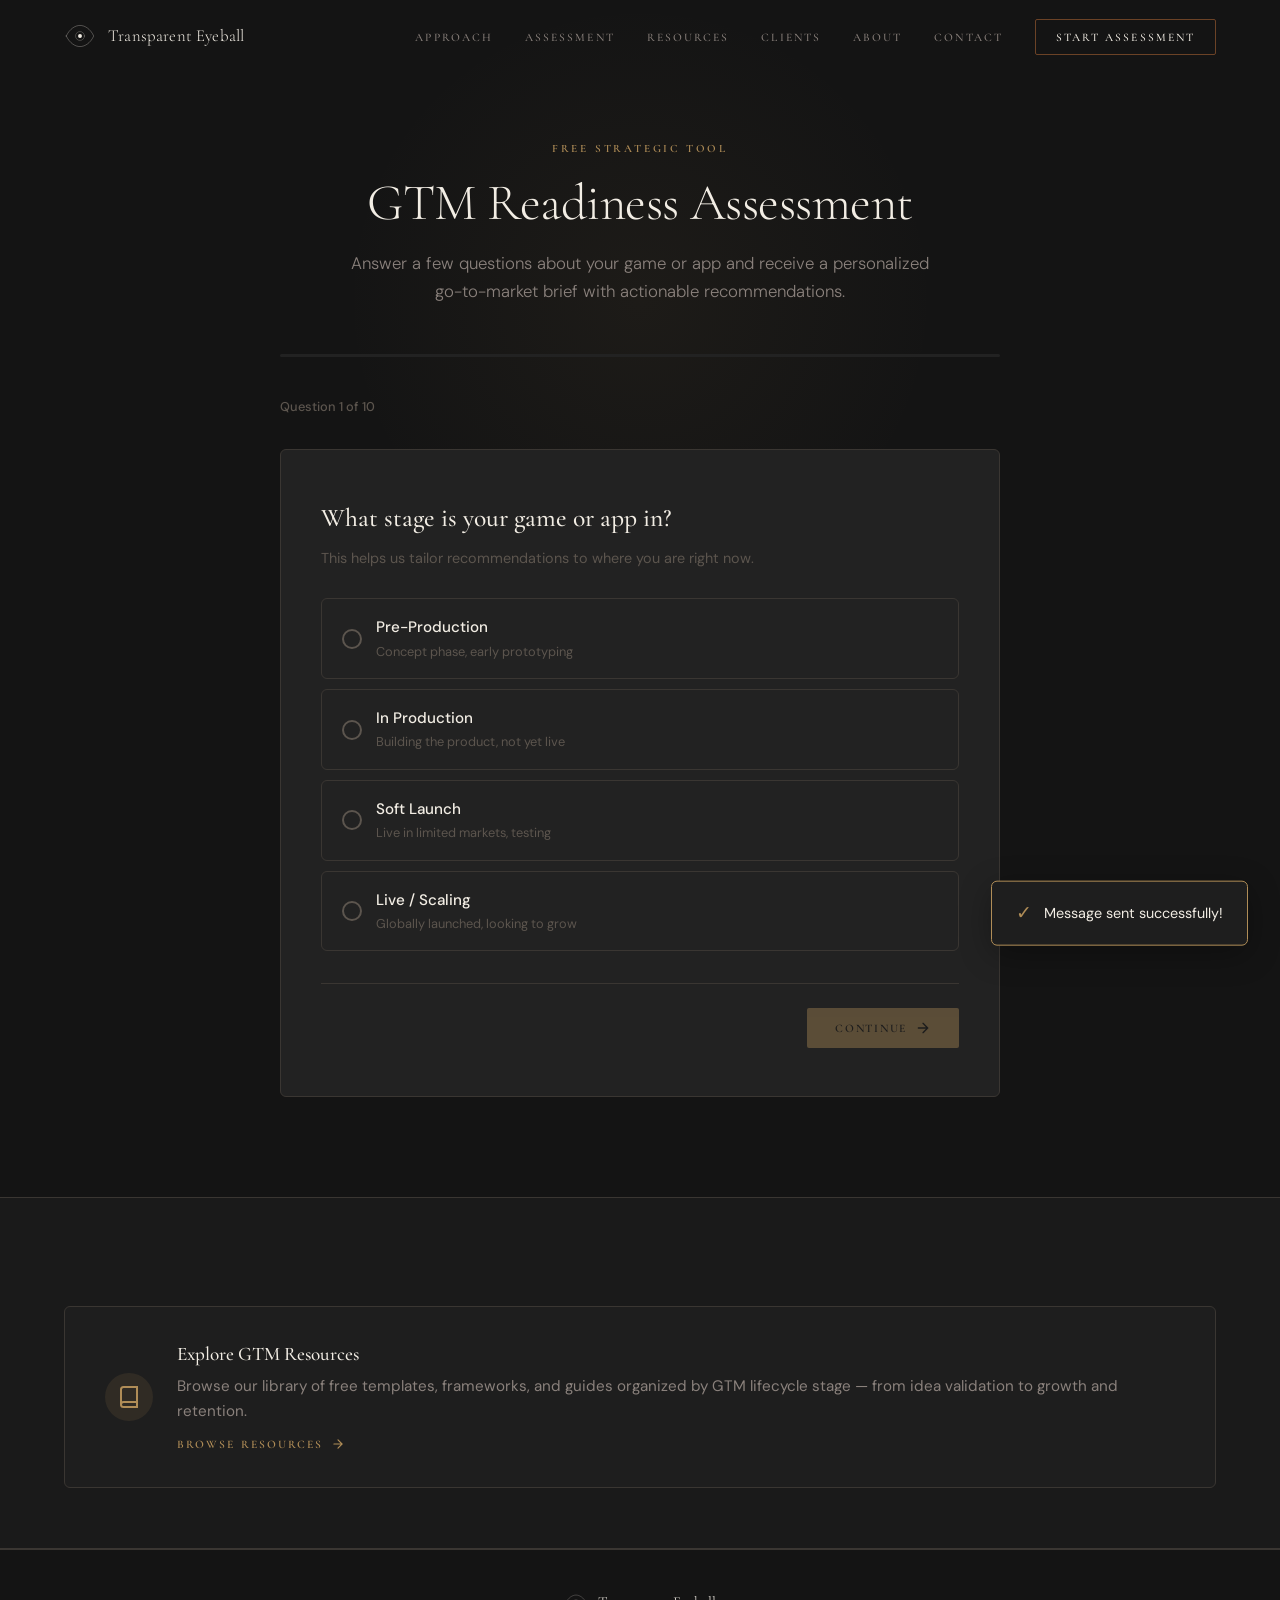
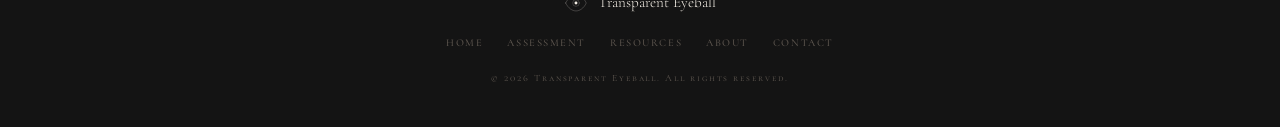
==== assessment/index.html @ 1210f3a0 "Decompose monolithic site into multi-page architecture with GTM lifecycle taxonomy - Extract CSS, JS" ====
<!DOCTYPE html>
<html lang="en">
<head>
<meta charset="UTF-8">
<meta name="viewport" content="width=device-width, initial-scale=1.0">
<title>GTM Readiness Assessment — Transparent Eyeball</title>
<meta name="description" content="Take the free GTM Readiness Assessment for games and apps. Answer 10 questions and get a personalized go-to-market brief with benchmarks, roadmap, and recommendations.">
<link rel="canonical" href="https://www.transparenteyeball.fi/assessment/">

<!-- Open Graph -->
<meta property="og:title" content="GTM Readiness Assessment — How Ready Is Your Game for Market?">
<meta property="og:description" content="Free 10-question assessment. Get a personalized go-to-market brief with benchmarks, roadmap, and actionable recommendations for your game or app.">
<meta property="og:url" content="https://www.transparenteyeball.fi/assessment/">
<meta property="og:type" content="website">
<meta property="og:site_name" content="Transparent Eyeball">

<!-- Twitter Card -->
<meta name="twitter:card" content="summary">
<meta name="twitter:title" content="GTM Readiness Assessment — How Ready Is Your Game for Market?">
<meta name="twitter:description" content="Free 10-question assessment. Get a personalized go-to-market brief with benchmarks, roadmap, and actionable recommendations.">

<!-- Fonts -->
<link rel="preconnect" href="https://fonts.googleapis.com">
<link rel="preconnect" href="https://fonts.gstatic.com" crossorigin>
<link href="https://fonts.googleapis.com/css2?family=Cormorant+Garamond:ital,wght@0,300;0,400;0,500;1,300;1,400&family=Cormorant+SC:wght@400;500;600&family=DM+Sans:opsz,wght@9..40,300;9..40,400;9..40,500&family=JetBrains+Mono:wght@300;400&display=swap" rel="stylesheet">

<!-- Styles -->
<link rel="stylesheet" href="../styles.css">

<!-- Google Analytics -->
<script async src="https://www.googletagmanager.com/gtag/js?id=G-5J9WYGREJ5"></script>
<script>
  window.dataLayer = window.dataLayer || [];
  function gtag(){dataLayer.push(arguments);}
  gtag('js', new Date());
  gtag('config', 'G-5J9WYGREJ5');
</script>

<!-- JSON-LD Structured Data -->
<script type="application/ld+json">
{
  "@context": "https://schema.org",
  "@type": "WebApplication",
  "name": "GTM Readiness Assessment",
  "description": "Free 10-question assessment that generates a personalized go-to-market brief for games and apps, including benchmarks, roadmap, and strategic recommendations.",
  "url": "https://www.transparenteyeball.fi/assessment/",
  "applicationCategory": "BusinessApplication",
  "operatingSystem": "Web",
  "offers": {
    "@type": "Offer",
    "price": "0",
    "priceCurrency": "EUR"
  },
  "provider": {
    "@type": "Organization",
    "name": "Transparent Eyeball",
    "url": "https://www.transparenteyeball.fi"
  }
}
</script>
</head>
<body>

<!-- ===== NAVIGATION ===== -->
<nav id="navbar">
  <div class="container">
    <a href="/" class="nav-logo">
      <img src="../logo-eye.svg" alt="Transparent Eyeball" style="width:32px;height:32px;">
      <span>Transparent Eyeball</span>
    </a>
    <ul class="nav-links">
      <li><a href="/#approach">Approach</a></li>
      <li><a href="/assessment/">Assessment</a></li>
      <li><a href="/resources/">Resources</a></li>
      <li><a href="/#clients">Clients</a></li>
      <li><a href="/#about">About</a></li>
      <li><a href="/#contact">Contact</a></li>
      <li><a href="/assessment/" class="nav-cta">Start Assessment</a></li>
    </ul>
    <button class="mobile-menu-btn" onclick="toggleMobileNav()" aria-label="Menu">
      <span></span><span></span><span></span>
    </button>
  </div>
</nav>

<!-- Mobile Nav -->
<div class="mobile-nav" id="mobileNav">
  <button class="mobile-nav-close" onclick="toggleMobileNav()">&times;</button>
  <a href="/#approach" onclick="toggleMobileNav()">Approach</a>
  <a href="/assessment/" onclick="toggleMobileNav()">Assessment</a>
  <a href="/resources/" onclick="toggleMobileNav()">Resources</a>
  <a href="/#clients" onclick="toggleMobileNav()">Clients</a>
  <a href="/#about" onclick="toggleMobileNav()">About</a>
  <a href="/#contact" onclick="toggleMobileNav()">Contact</a>
  <a href="/assessment/" class="nav-cta" onclick="toggleMobileNav()" style="margin-top:16px;">Start Assessment</a>
</div>

<!-- ===== GTM READINESS ASSESSMENT ===== -->
<section class="assessment" id="assessment" style="padding-top: 140px;">
  <div class="container">
    <div class="assessment-header fade-in">
      <p class="section-label">Free Strategic Tool</p>
      <h2 class="section-title">GTM Readiness Assessment</h2>
      <p class="section-subtitle">Answer a few questions about your game or app and receive a personalized go-to-market brief with actionable recommendations.</p>
    </div>

    <!-- Assessment Form -->
    <div class="assessment-container" id="assessmentForm">
      <div class="progress-bar">
        <div class="progress-fill" id="progressFill"></div>
      </div>
      <div class="step-indicator">
        <span class="step-count" id="stepCount">Question 1 of 10</span>
      </div>
      <div class="assessment-card" id="assessmentCard">
        <!-- Steps rendered by assessment.js -->
      </div>
    </div>

    <!-- Results (hidden initially) -->
    <div class="results-container" id="resultsContainer">
      <!-- Populated by assessment.js -->
    </div>
  </div>
</section>

<!-- ===== CTA TO RESOURCES ===== -->
<section class="approach" id="explore-more" style="padding: 60px 0;">
  <div class="container">
    <div class="integrated-callout fade-in">
      <div class="integrated-callout-icon">
        <svg width="24" height="24" viewBox="0 0 24 24" fill="none" stroke="currentColor" stroke-width="2" stroke-linecap="round"><path d="M4 19.5A2.5 2.5 0 0 1 6.5 17H20"/><path d="M6.5 2H20v20H6.5A2.5 2.5 0 0 1 4 19.5v-15A2.5 2.5 0 0 1 6.5 2z"/></svg>
      </div>
      <div>
        <h3>Explore GTM Resources</h3>
        <p>Browse our library of free templates, frameworks, and guides organized by GTM lifecycle stage &mdash; from idea validation to growth and retention.</p>
        <a href="/resources/" style="display:inline-flex;align-items:center;gap:8px;margin-top:12px;font-family:var(--font-label);font-size:0.72rem;font-weight:600;letter-spacing:0.18em;text-transform:uppercase;color:var(--accent);transition:color 0.2s;">
          Browse Resources
          <svg width="14" height="14" viewBox="0 0 24 24" fill="none" stroke="currentColor" stroke-width="2" stroke-linecap="round"><path d="M5 12h14M12 5l7 7-7 7"/></svg>
        </a>
      </div>
    </div>
  </div>
</section>

<!-- ===== FOOTER ===== -->
<footer>
  <div class="container">
    <div class="footer-content">
      <div class="footer-logo">
        <img src="../logo-eye.svg" alt="Transparent Eyeball" style="width:24px;height:24px;">
        <span>Transparent Eyeball</span>
      </div>
      <div class="footer-links">
        <a href="/">Home</a>
        <a href="/assessment/">Assessment</a>
        <a href="/resources/">Resources</a>
        <a href="/#about">About</a>
        <a href="/#contact">Contact</a>
      </div>
      <p class="footer-copy">&copy; 2026 Transparent Eyeball. All rights reserved.</p>
    </div>
  </div>
</footer>

<!-- Toast -->
<div class="toast" id="toast">
  <span class="toast-icon">&#10003;</span>
  <span class="toast-text" id="toastText">Message sent successfully!</span>
</div>

<!-- Scripts -->
<script src="../scripts/main.js"></script>
<script src="../scripts/assessment.js"></script>
<script>
  // Initialize assessment
  renderStep(0);

  // Check for shared results URL parameters
  checkForSharedResults();
</script>
</body>
</html>
---- styles.css ----
/* ===== RESET & BASE ===== */
*, *::before, *::after { margin: 0; padding: 0; box-sizing: border-box; }

:root {
  --bg-primary: #141414;
  --bg-secondary: #1a1a1a;
  --bg-tertiary: #222222;
  --bg-card: #1e1e1e;
  --text-primary: #f2ede4;
  --text-secondary: #8a817c;
  --text-muted: #5c554e;
  --accent: #b08d57;
  --accent-dim: rgba(176, 141, 87, 0.12);
  --accent-glow: rgba(176, 141, 87, 0.06);
  --border: #3a3632;
  --border-hover: rgba(176, 141, 87, 0.25);
  --umber: #6b4226;
  --walnut: #3d2b1f;
  --font-display: 'Cormorant Garamond', serif;
  --font-label: 'Cormorant SC', serif;
  --font-body: 'DM Sans', sans-serif;
  --font-mono: 'JetBrains Mono', monospace;
  --ease-out: cubic-bezier(0.16, 1, 0.3, 1);
  --ease-in-out: cubic-bezier(0.65, 0, 0.35, 1);
}

html {
  scroll-behavior: smooth;
  font-size: 16px;
  -webkit-font-smoothing: antialiased;
  -moz-osx-font-smoothing: grayscale;
}

body {
  font-family: var(--font-body);
  background: var(--bg-primary);
  color: var(--text-primary);
  line-height: 1.6;
  overflow-x: hidden;
}

a { color: inherit; text-decoration: none; }
img { max-width: 100%; display: block; }
button { cursor: pointer; font-family: inherit; border: none; background: none; }
input, textarea, select { font-family: inherit; }

.container {
  max-width: 1200px;
  margin: 0 auto;
  padding: 0 24px;
}

/* ===== NAVIGATION ===== */
nav {
  position: fixed;
  top: 0;
  left: 0;
  right: 0;
  z-index: 1000;
  padding: 20px 0;
  transition: all 0.4s var(--ease-out);
  background: transparent;
}

nav.scrolled {
  background: rgba(14, 12, 10, 0.92);
  backdrop-filter: blur(20px);
  -webkit-backdrop-filter: blur(20px);
  padding: 12px 0;
  border-bottom: 1px solid var(--border);
}

nav .container {
  display: flex;
  justify-content: space-between;
  align-items: center;
}

.nav-logo {
  display: flex;
  align-items: center;
  gap: 12px;
}

.nav-logo svg, .nav-logo img {
  width: 32px;
  height: 32px;
}

.nav-logo span {
  font-family: var(--font-display);
  font-weight: 300;
  font-size: 1.05rem;
  letter-spacing: 0.01em;
}

.nav-links {
  display: flex;
  align-items: center;
  gap: 32px;
  list-style: none;
}

.nav-links a {
  font-family: var(--font-label);
  font-size: 0.72rem;
  font-weight: 500;
  letter-spacing: 0.18em;
  text-transform: uppercase;
  color: var(--text-secondary);
  transition: color 0.2s;
}

.nav-links a:hover { color: var(--accent); }

.nav-cta {
  background: transparent !important;
  color: var(--text-primary) !important;
  border: 1px solid var(--umber) !important;
  padding: 10px 20px;
  border-radius: 2px;
  font-family: var(--font-label);
  font-weight: 600;
  font-size: 0.72rem;
  letter-spacing: 0.18em;
  text-transform: uppercase;
  transition: all 0.2s;
}

.nav-cta:hover {
  background: var(--umber) !important;
  border-color: var(--umber) !important;
}

.mobile-menu-btn {
  display: none;
  flex-direction: column;
  gap: 5px;
  padding: 4px;
}

.mobile-menu-btn span {
  display: block;
  width: 24px;
  height: 2px;
  background: var(--text-primary);
  transition: all 0.3s;
}

.mobile-nav {
  display: none;
  position: fixed;
  top: 0;
  left: 0;
  right: 0;
  bottom: 0;
  background: rgba(14, 12, 10, 0.98);
  backdrop-filter: blur(20px);
  z-index: 999;
  flex-direction: column;
  justify-content: center;
  align-items: center;
  gap: 32px;
}

.mobile-nav.active { display: flex; }

.mobile-nav a {
  font-family: var(--font-display);
  font-size: 1.8rem;
  font-weight: 300;
  color: var(--text-secondary);
  transition: color 0.2s;
}

.mobile-nav a:hover { color: var(--text-primary); }

.mobile-nav-close {
  position: absolute;
  top: 24px;
  right: 24px;
  color: var(--text-primary);
  font-size: 1.5rem;
  background: none;
  border: none;
}

/* ===== HERO ===== */
.hero {
  min-height: 100vh;
  display: flex;
  flex-direction: column;
  justify-content: center;
  align-items: center;
  text-align: center;
  padding: 120px 24px 80px;
  position: relative;
  overflow: hidden;
}

.hero::before {
  content: '';
  position: absolute;
  top: -40%;
  left: 50%;
  transform: translateX(-50%);
  width: 800px;
  height: 800px;
  background: radial-gradient(circle, var(--accent-glow) 0%, transparent 70%);
  pointer-events: none;
}

.hero-logo {
  margin-bottom: 40px;
  opacity: 0;
  animation: fadeUp 0.8s var(--ease-out) 0.2s forwards;
}

.hero-logo svg, .hero-logo img {
  width: 240px;
  height: 240px;
}

.hero h1 {
  font-family: var(--font-display);
  font-size: clamp(2.8rem, 7vw, 5rem);
  font-weight: 300;
  letter-spacing: -0.015em;
  line-height: 1.08;
  margin-bottom: 12px;
  opacity: 0;
  animation: fadeUp 0.8s var(--ease-out) 0.35s forwards;
}

.hero-tagline {
  font-family: var(--font-display);
  font-style: italic;
  font-size: clamp(1rem, 2vw, 1.3rem);
  color: var(--text-secondary);
  font-weight: 300;
  margin-bottom: 24px;
  letter-spacing: 0.01em;
  opacity: 0;
  animation: fadeUp 0.8s var(--ease-out) 0.5s forwards;
}

.hero-description {
  max-width: 620px;
  color: var(--text-secondary);
  font-size: 1.125rem;
  line-height: 1.7;
  margin-bottom: 40px;
  opacity: 0;
  animation: fadeUp 0.8s var(--ease-out) 0.65s forwards;
}

.hero-cta {
  display: inline-flex;
  align-items: center;
  gap: 10px;
  background: transparent;
  color: var(--text-primary);
  border: 1px solid var(--umber);
  padding: 16px 36px;
  border-radius: 2px;
  font-family: var(--font-label);
  font-weight: 600;
  font-size: 0.72rem;
  letter-spacing: 0.22em;
  text-transform: uppercase;
  transition: all 0.3s var(--ease-out);
  opacity: 0;
  animation: fadeUp 0.8s var(--ease-out) 0.8s forwards;
}

.hero-cta:hover {
  background: var(--umber);
  border-color: var(--umber);
}

.hero-cta svg {
  width: 18px;
  height: 18px;
  transition: transform 0.3s;
}

.hero-cta:hover svg {
  transform: translateX(3px);
}

/* ===== SECTION COMMON ===== */
section {
  padding: 100px 0;
}

.section-label {
  font-family: var(--font-label);
  font-size: 0.7rem;
  font-weight: 600;
  letter-spacing: 0.25em;
  text-transform: uppercase;
  color: var(--accent);
  margin-bottom: 16px;
}

.section-title {
  font-family: var(--font-display);
  font-size: clamp(2rem, 4vw, 3.2rem);
  font-weight: 300;
  letter-spacing: -0.01em;
  line-height: 1.15;
  margin-bottom: 16px;
}

.section-subtitle {
  color: var(--text-secondary);
  font-size: 1.05rem;
  font-weight: 300;
  line-height: 1.7;
  max-width: 600px;
}

/* ===== APPROACH SECTION ===== */
.approach {
  background: var(--bg-secondary);
  border-top: 1px solid var(--border);
  border-bottom: 1px solid var(--border);
}

.approach-header {
  text-align: center;
  margin-bottom: 64px;
}

.approach-header .section-subtitle {
  margin: 0 auto;
}

.continuum {
  position: relative;
  margin-bottom: 64px;
}

.continuum-line {
  display: flex;
  align-items: center;
  justify-content: space-between;
  position: relative;
  padding: 0 20px;
}

.continuum-line::before {
  content: '';
  position: absolute;
  top: 50%;
  left: 40px;
  right: 40px;
  height: 2px;
  background: linear-gradient(90deg, var(--accent), var(--accent-dim));
  transform: translateY(-50%);
}

.continuum-node {
  position: relative;
  z-index: 1;
  display: flex;
  flex-direction: column;
  align-items: center;
  gap: 12px;
}

.continuum-dot {
  width: 16px;
  height: 16px;
  border-radius: 50%;
  background: var(--accent);
  border: 3px solid var(--bg-secondary);
  box-shadow: 0 0 20px rgba(176, 141, 87, 0.25);
}

.continuum-label {
  font-family: var(--font-label);
  font-size: 0.65rem;
  font-weight: 500;
  letter-spacing: 0.15em;
  text-transform: uppercase;
  text-align: center;
  white-space: nowrap;
  color: var(--text-primary);
}

.capabilities-grid {
  display: grid;
  grid-template-columns: repeat(5, 1fr);
  gap: 16px;
}

.capability-card {
  background: var(--bg-tertiary);
  border: 1px solid var(--border);
  border-radius: 6px;
  padding: 28px 20px;
  transition: all 0.3s var(--ease-out);
  position: relative;
  overflow: hidden;
}

.capability-card::before {
  content: '';
  position: absolute;
  top: 0;
  left: 0;
  right: 0;
  height: 2px;
  background: var(--accent);
  opacity: 0;
  transition: opacity 0.3s;
}

.capability-card:hover {
  border-color: var(--border-hover);
  transform: translateY(-4px);
}

.capability-card:hover::before { opacity: 1; }

.capability-icon {
  width: 40px;
  height: 40px;
  border-radius: 4px;
  background: var(--accent-dim);
  display: flex;
  align-items: center;
  justify-content: center;
  margin-bottom: 16px;
  color: var(--accent);
}

.capability-card h3 {
  font-family: var(--font-display);
  font-size: 1.15rem;
  font-weight: 500;
  margin-bottom: 8px;
  letter-spacing: 0;
}

.capability-card p {
  font-size: 0.85rem;
  color: var(--text-secondary);
  line-height: 1.6;
}

.integrated-callout {
  margin-top: 48px;
  background: var(--bg-card);
  border: 1px solid var(--border);
  border-radius: 6px;
  padding: 32px 40px;
  display: flex;
  align-items: center;
  gap: 24px;
}

.integrated-callout-icon {
  flex-shrink: 0;
  width: 48px;
  height: 48px;
  border-radius: 50%;
  background: var(--accent-dim);
  display: flex;
  align-items: center;
  justify-content: center;
  color: var(--accent);
}

.integrated-callout h3 {
  font-family: var(--font-display);
  font-size: 1.2rem;
  font-weight: 500;
  margin-bottom: 4px;
}

.integrated-callout p {
  color: var(--text-secondary);
  font-size: 0.95rem;
}

/* ===== ASSESSMENT SECTION ===== */
.assessment {
  position: relative;
}

.assessment::before {
  content: '';
  position: absolute;
  top: 0;
  left: 50%;
  transform: translateX(-50%);
  width: 600px;
  height: 600px;
  background: radial-gradient(circle, var(--accent-glow) 0%, transparent 70%);
  pointer-events: none;
}

.assessment-header {
  text-align: center;
  margin-bottom: 48px;
  position: relative;
}

.assessment-header .section-subtitle {
  margin: 0 auto;
}

.assessment-container {
  max-width: 720px;
  margin: 0 auto;
  position: relative;
}

.progress-bar {
  height: 3px;
  background: var(--bg-tertiary);
  border-radius: 3px;
  margin-bottom: 40px;
  overflow: hidden;
}

.progress-fill {
  height: 100%;
  background: var(--accent);
  border-radius: 3px;
  transition: width 0.5s var(--ease-out);
  width: 0%;
}

.step-indicator {
  display: flex;
  align-items: center;
  gap: 8px;
  margin-bottom: 32px;
}

.step-count {
  font-size: 0.8rem;
  color: var(--text-muted);
  font-weight: 500;
}

.assessment-card {
  background: var(--bg-tertiary);
  border: 1px solid var(--border);
  border-radius: 6px;
  padding: 48px 40px;
  min-height: 400px;
  display: flex;
  flex-direction: column;
}

.assessment-question {
  font-family: var(--font-display);
  font-size: 1.6rem;
  font-weight: 500;
  margin-bottom: 8px;
  letter-spacing: 0;
}

.assessment-hint {
  color: var(--text-muted);
  font-size: 0.9rem;
  margin-bottom: 28px;
}

.options-grid {
  display: grid;
  gap: 10px;
  flex: 1;
}

.options-grid.two-col {
  grid-template-columns: 1fr 1fr;
}

.option-item {
  display: flex;
  align-items: center;
  gap: 14px;
  padding: 16px 20px;
  border: 1px solid var(--border);
  border-radius: 6px;
  cursor: pointer;
  transition: all 0.2s;
  user-select: none;
}

.option-item:hover {
  border-color: var(--border-hover);
  background: rgba(255, 255, 255, 0.02);
}

.option-item.selected {
  border-color: var(--accent);
  background: var(--accent-dim);
}

.option-item input {
  display: none;
}

.option-check {
  width: 20px;
  height: 20px;
  border-radius: 50%;
  border: 2px solid var(--text-muted);
  flex-shrink: 0;
  display: flex;
  align-items: center;
  justify-content: center;
  transition: all 0.2s;
}

.option-item.checkbox .option-check {
  border-radius: 4px;
}

.option-item.selected .option-check {
  border-color: var(--accent);
  background: var(--accent);
}

.option-check-inner {
  width: 8px;
  height: 8px;
  border-radius: 50%;
  background: var(--bg-primary);
  opacity: 0;
  transition: opacity 0.2s;
}

.option-item.checkbox .option-check-inner {
  border-radius: 1px;
  width: 10px;
  height: 10px;
  background: none;
}

.option-item.selected .option-check-inner {
  opacity: 1;
}

.option-text {
  display: flex;
  flex-direction: column;
}

.option-label {
  font-weight: 500;
  font-size: 0.95rem;
}

.option-desc {
  font-size: 0.8rem;
  color: var(--text-muted);
  margin-top: 2px;
}

.select-wrapper {
  position: relative;
}

.styled-select {
  width: 100%;
  padding: 16px 20px;
  border: 1px solid var(--border);
  border-radius: 6px;
  background: var(--bg-tertiary);
  color: var(--text-primary);
  font-size: 1rem;
  appearance: none;
  cursor: pointer;
  transition: all 0.2s;
}

.styled-select:focus {
  outline: none;
  border-color: var(--accent);
}

.select-wrapper::after {
  content: '';
  position: absolute;
  right: 20px;
  top: 50%;
  transform: translateY(-50%);
  width: 0;
  height: 0;
  border-left: 5px solid transparent;
  border-right: 5px solid transparent;
  border-top: 5px solid var(--text-muted);
  pointer-events: none;
}

.styled-textarea {
  width: 100%;
  padding: 16px 20px;
  border: 1px solid var(--border);
  border-radius: 6px;
  background: var(--bg-tertiary);
  color: var(--text-primary);
  font-size: 1rem;
  resize: vertical;
  min-height: 100px;
  transition: all 0.2s;
}

.styled-textarea:focus {
  outline: none;
  border-color: var(--accent);
}

.assessment-nav {
  display: flex;
  justify-content: space-between;
  align-items: center;
  margin-top: 32px;
  padding-top: 24px;
  border-top: 1px solid var(--border);
}

.btn-back {
  color: var(--text-muted);
  font-size: 0.9rem;
  font-weight: 500;
  display: flex;
  align-items: center;
  gap: 6px;
  transition: color 0.2s;
  padding: 10px 0;
}

.btn-back:hover { color: var(--text-primary); }

.btn-next {
  background: var(--accent);
  color: var(--bg-primary);
  padding: 12px 28px;
  border-radius: 2px;
  font-family: var(--font-label);
  font-weight: 600;
  font-size: 0.72rem;
  letter-spacing: 0.15em;
  text-transform: uppercase;
  display: flex;
  align-items: center;
  gap: 8px;
  transition: all 0.2s;
}

.btn-next:hover {
  opacity: 0.9;
}

.btn-next:disabled {
  opacity: 0.4;
  cursor: not-allowed;
  transform: none;
  box-shadow: none;
}

.btn-next svg, .btn-back svg {
  width: 16px;
  height: 16px;
}

/* ===== RESULTS ===== */
.results-container {
  max-width: 800px;
  margin: 0 auto;
  display: none;
}

.results-container.active { display: block; }

.results-header {
  text-align: center;
  margin-bottom: 48px;
}

.results-header h2 {
  font-family: var(--font-display);
  font-size: 2.2rem;
  font-weight: 300;
  margin-bottom: 8px;
}

.results-header p {
  color: var(--text-secondary);
}

.readiness-score {
  display: flex;
  align-items: center;
  justify-content: center;
  gap: 32px;
  margin-bottom: 48px;
  padding: 32px;
  background: var(--bg-card);
  border: 1px solid var(--border);
  border-radius: 6px;
}

.score-circle {
  width: 120px;
  height: 120px;
  position: relative;
}

.score-circle svg {
  width: 120px;
  height: 120px;
  transform: rotate(-90deg);
}

.score-circle-bg {
  fill: none;
  stroke: var(--bg-tertiary);
  stroke-width: 6;
}

.score-circle-fill {
  fill: none;
  stroke: var(--accent);
  stroke-width: 6;
  stroke-linecap: round;
  stroke-dasharray: 326.7;
  stroke-dashoffset: 326.7;
  transition: stroke-dashoffset 1.5s var(--ease-out);
}

.score-number {
  position: absolute;
  top: 50%;
  left: 50%;
  transform: translate(-50%, -50%);
  font-family: var(--font-display);
  font-size: 2rem;
  font-weight: 300;
}

.score-details h3 {
  font-family: var(--font-display);
  font-size: 1.35rem;
  font-weight: 500;
  margin-bottom: 4px;
}

.score-details p {
  color: var(--text-secondary);
  font-size: 0.95rem;
}

.results-section {
  margin-bottom: 32px;
}

.results-section-title {
  font-family: var(--font-display);
  font-size: 1.25rem;
  font-weight: 500;
  margin-bottom: 16px;
  display: flex;
  align-items: center;
  gap: 10px;
}

.results-section-title span {
  color: var(--accent);
}

.roadmap-list {
  list-style: none;
}

.roadmap-item {
  display: flex;
  gap: 16px;
  padding: 16px 20px;
  background: var(--bg-card);
  border: 1px solid var(--border);
  border-radius: 6px;
  margin-bottom: 10px;
}

.roadmap-phase {
  font-family: var(--font-label);
  font-weight: 500;
  font-size: 0.7rem;
  letter-spacing: 0.1em;
  color: var(--accent);
  white-space: nowrap;
  padding-top: 2px;
  min-width: 80px;
}

.roadmap-content h4 {
  font-weight: 600;
  font-size: 0.95rem;
  margin-bottom: 2px;
}

.roadmap-content p {
  font-size: 0.85rem;
  color: var(--text-secondary);
}

.roadmap-categories {
  display: flex;
  flex-wrap: wrap;
  gap: 6px;
  margin-top: 8px;
}

.category-badge {
  display: inline-block;
  font-family: var(--font-mono);
  font-size: 0.65rem;
  letter-spacing: 0.04em;
  padding: 3px 10px;
  border-radius: 3px;
  background: var(--accent-dim);
  color: var(--accent);
  border: 1px solid var(--border-hover);
  text-decoration: none;
  transition: background 0.2s, color 0.2s;
}

.category-badge:hover {
  background: var(--accent);
  color: var(--bg-primary);
}

.risk-item {
  display: flex;
  align-items: flex-start;
  gap: 12px;
  padding: 14px 20px;
  background: rgba(255, 80, 80, 0.05);
  border: 1px solid rgba(255, 80, 80, 0.1);
  border-radius: 6px;
  margin-bottom: 8px;
}

.risk-icon {
  color: #ff5050;
  font-size: 0.9rem;
  padding-top: 2px;
  flex-shrink: 0;
}

.risk-item p {
  font-size: 0.9rem;
  color: var(--text-secondary);
}

.benchmark-grid {
  display: grid;
  grid-template-columns: repeat(3, 1fr);
  gap: 12px;
}

.benchmark-item {
  padding: 20px;
  background: var(--bg-card);
  border: 1px solid var(--border);
  border-radius: 6px;
  text-align: center;
}

.benchmark-value {
  font-family: var(--font-display);
  font-size: 1.5rem;
  font-weight: 300;
  color: var(--accent);
  margin-bottom: 4px;
}

.benchmark-label {
  font-family: var(--font-label);
  font-size: 0.65rem;
  letter-spacing: 0.1em;
  color: var(--text-muted);
}

.package-card {
  padding: 28px;
  background: var(--bg-card);
  border: 2px solid var(--accent);
  border-radius: 6px;
  position: relative;
  overflow: hidden;
}

.package-card::before {
  content: 'RECOMMENDED';
  position: absolute;
  top: 16px;
  right: -32px;
  background: var(--accent);
  color: var(--bg-primary);
  font-size: 0.65rem;
  font-weight: 600;
  letter-spacing: 0.1em;
  padding: 4px 40px;
  transform: rotate(45deg);
}

.package-card h4 {
  font-family: var(--font-display);
  font-size: 1.3rem;
  font-weight: 500;
  margin-bottom: 8px;
}

.package-card p {
  color: var(--text-secondary);
  font-size: 0.9rem;
  margin-bottom: 16px;
}

.package-priorities {
  list-style: none;
  display: grid;
  gap: 6px;
}

.package-priorities li {
  display: flex;
  align-items: center;
  gap: 8px;
  font-size: 0.9rem;
  color: var(--text-secondary);
}

.package-priorities li::before {
  content: '';
  width: 6px;
  height: 6px;
  border-radius: 50%;
  background: var(--accent);
  flex-shrink: 0;
}

.next-steps-list {
  list-style: none;
  counter-reset: steps;
}

.next-step-item {
  counter-increment: steps;
  display: flex;
  align-items: flex-start;
  gap: 16px;
  padding: 16px 0;
  border-bottom: 1px solid var(--border);
}

.next-step-item:last-child { border-bottom: none; }

.next-step-num {
  font-family: var(--font-display);
  font-weight: 300;
  font-size: 1.5rem;
  color: var(--accent);
  min-width: 32px;
}

.next-step-item h4 {
  font-weight: 600;
  font-size: 0.95rem;
  margin-bottom: 2px;
}

.next-step-item p {
  font-size: 0.85rem;
  color: var(--text-secondary);
}

.results-actions {
  display: flex;
  gap: 16px;
  margin-top: 40px;
  justify-content: center;
  flex-wrap: wrap;
}

.btn-download {
  display: inline-flex;
  align-items: center;
  gap: 10px;
  background: var(--accent);
  color: var(--bg-primary);
  padding: 14px 28px;
  border-radius: 2px;
  font-family: var(--font-label);
  font-weight: 600;
  font-size: 0.72rem;
  letter-spacing: 0.15em;
  text-transform: uppercase;
  transition: all 0.2s;
}

.btn-download:hover {
  opacity: 0.9;
}

.btn-secondary {
  display: inline-flex;
  align-items: center;
  gap: 10px;
  background: transparent;
  color: var(--text-primary);
  padding: 14px 28px;
  border-radius: 2px;
  font-family: var(--font-label);
  font-weight: 600;
  font-size: 0.72rem;
  letter-spacing: 0.15em;
  text-transform: uppercase;
  border: 1px solid var(--border);
  transition: all 0.2s;
}

.btn-secondary:hover {
  border-color: var(--border-hover);
  background: rgba(255, 255, 255, 0.03);
}

/* ===== CLIENTS SECTION ===== */
.clients {
  background: var(--bg-secondary);
  border-top: 1px solid var(--border);
  border-bottom: 1px solid var(--border);
  padding: 80px 0;
}

.clients-header {
  text-align: center;
  margin-bottom: 48px;
}

.clients-logos {
  display: flex;
  justify-content: center;
  align-items: center;
  gap: 64px;
  flex-wrap: wrap;
}

.client-logo {
  display: flex;
  flex-direction: column;
  align-items: center;
  gap: 12px;
  opacity: 0.6;
  transition: opacity 0.3s;
}

.client-logo:hover { opacity: 1; }

.client-logo-img {
  height: 48px;
  display: flex;
  align-items: center;
  justify-content: center;
}

.client-logo-img svg {
  height: 48px;
  width: auto;
}

.client-logo span {
  font-size: 0.85rem;
  font-weight: 500;
  color: var(--text-muted);
  letter-spacing: 0.03em;
}

/* ===== ABOUT SECTION ===== */
.about-content {
  display: grid;
  grid-template-columns: 1fr 1.5fr;
  gap: 64px;
  align-items: start;
}

.about-image {
  position: relative;
}

.about-image-frame {
  aspect-ratio: 4/5;
  background: var(--bg-tertiary);
  border-radius: 6px;
  border: 1px solid var(--border);
  display: flex;
  align-items: center;
  justify-content: center;
  overflow: hidden;
  position: relative;
}

.about-image-frame img {
  position: relative;
  z-index: 0;
}

.about-image-frame::after {
  content: '';
  position: absolute;
  bottom: 0;
  left: 0;
  right: 0;
  height: 40%;
  background: linear-gradient(transparent, var(--bg-card));
  z-index: 1;
}

.about-initials {
  font-family: var(--font-display);
  font-size: 4rem;
  font-weight: 300;
  color: var(--accent);
  opacity: 0.3;
}

.about-text .section-label { margin-bottom: 12px; }

.about-text h2 {
  font-family: var(--font-display);
  font-size: 2.2rem;
  font-weight: 300;
  letter-spacing: -0.01em;
  margin-bottom: 6px;
}

.about-role {
  font-family: var(--font-label);
  color: var(--accent);
  font-weight: 500;
  font-size: 0.72rem;
  letter-spacing: 0.18em;
  text-transform: uppercase;
  margin-bottom: 24px;
}

.about-bio {
  color: var(--text-secondary);
  font-size: 1rem;
  line-height: 1.8;
}

.about-bio p {
  margin-bottom: 16px;
}

.about-stats {
  display: grid;
  grid-template-columns: repeat(3, 1fr);
  gap: 16px;
  margin-top: 32px;
}

.about-stat {
  padding: 20px;
  background: var(--bg-card);
  border: 1px solid var(--border);
  border-radius: 6px;
}

.about-stat-value {
  font-family: var(--font-display);
  font-size: 1.5rem;
  font-weight: 300;
  color: var(--accent);
  margin-bottom: 4px;
}

.about-stat-label {
  font-size: 0.8rem;
  color: var(--text-muted);
}

/* ===== CONTACT SECTION ===== */
.contact {
  background: var(--bg-secondary);
  border-top: 1px solid var(--border);
}

.contact-content {
  display: grid;
  grid-template-columns: 1fr 1fr;
  gap: 64px;
  align-items: start;
}

.contact-info h2 {
  font-family: var(--font-display);
  font-size: 2.5rem;
  font-weight: 300;
  letter-spacing: -0.01em;
  margin-bottom: 16px;
}

.contact-info p {
  color: var(--text-secondary);
  font-size: 1.05rem;
  line-height: 1.7;
  margin-bottom: 32px;
}

.contact-detail {
  display: flex;
  align-items: center;
  gap: 12px;
  padding: 12px 0;
  color: var(--text-secondary);
}

.contact-detail-icon {
  width: 40px;
  height: 40px;
  border-radius: 4px;
  background: var(--accent-dim);
  display: flex;
  align-items: center;
  justify-content: center;
  color: var(--accent);
  flex-shrink: 0;
}

.contact-form {
  background: var(--bg-card);
  border: 1px solid var(--border);
  border-radius: 6px;
  padding: 40px;
}

.form-group {
  margin-bottom: 20px;
}

.form-label {
  display: block;
  font-size: 0.85rem;
  font-weight: 500;
  margin-bottom: 8px;
  color: var(--text-secondary);
}

.form-input {
  width: 100%;
  padding: 14px 18px;
  border: 1px solid var(--border);
  border-radius: 4px;
  background: var(--bg-tertiary);
  color: var(--text-primary);
  font-size: 0.95rem;
  transition: all 0.2s;
}

.form-input:focus {
  outline: none;
  border-color: var(--accent);
}

.form-input::placeholder {
  color: var(--text-muted);
}

textarea.form-input {
  resize: vertical;
  min-height: 120px;
}

.form-submit {
  width: 100%;
  background: var(--accent);
  color: var(--bg-primary);
  padding: 14px;
  border-radius: 2px;
  font-family: var(--font-label);
  font-weight: 600;
  font-size: 0.72rem;
  letter-spacing: 0.18em;
  text-transform: uppercase;
  transition: all 0.2s;
  display: flex;
  align-items: center;
  justify-content: center;
  gap: 8px;
}

.form-submit:hover {
  opacity: 0.9;
}

/* ===== FOOTER ===== */
footer {
  padding: 40px 0;
  border-top: 1px solid var(--border);
}

.footer-content {
  display: flex;
  flex-direction: column;
  align-items: center;
  gap: 20px;
}

.footer-logo {
  display: flex;
  align-items: center;
  gap: 10px;
}

.footer-logo svg, .footer-logo img {
  width: 24px;
  height: 24px;
}

.footer-logo span {
  font-family: var(--font-display);
  font-weight: 300;
  font-size: 0.95rem;
}

.footer-links {
  display: flex;
  gap: 24px;
}

.footer-links a {
  font-family: var(--font-label);
  font-size: 0.65rem;
  font-weight: 500;
  letter-spacing: 0.15em;
  text-transform: uppercase;
  color: var(--text-muted);
  transition: color 0.2s;
}

.footer-links a:hover {
  color: var(--accent);
}

.footer-copy {
  font-family: var(--font-label);
  font-size: 0.6rem;
  letter-spacing: 0.2em;
  color: var(--text-muted);
}

/* ===== ANIMATIONS ===== */
@keyframes fadeUp {
  from {
    opacity: 0;
    transform: translateY(24px);
  }
  to {
    opacity: 1;
    transform: translateY(0);
  }
}

.fade-in {
  opacity: 0;
  transform: translateY(24px);
  transition: all 0.6s var(--ease-out);
}

.fade-in.visible {
  opacity: 1;
  transform: translateY(0);
}

.step-content {
  display: none;
  animation: slideIn 0.3s var(--ease-out);
}

.step-content.active { display: flex; flex-direction: column; flex: 1; }

@keyframes slideIn {
  from {
    opacity: 0;
    transform: translateX(20px);
  }
  to {
    opacity: 1;
    transform: translateX(0);
  }
}

/* ===== SHARE BUTTONS ===== */
.share-buttons {
  display: flex;
  gap: 12px;
  margin-top: 16px;
  justify-content: center;
}

.share-btn {
  display: inline-flex;
  align-items: center;
  gap: 8px;
  padding: 10px 20px;
  border-radius: 2px;
  font-family: var(--font-label);
  font-weight: 600;
  font-size: 0.65rem;
  letter-spacing: 0.12em;
  text-transform: uppercase;
  border: 1px solid var(--border);
  color: var(--text-secondary);
  transition: all 0.2s;
  background: transparent;
}

.share-btn:hover {
  border-color: var(--border-hover);
  color: var(--text-primary);
}

.share-btn svg {
  width: 14px;
  height: 14px;
}

/* ===== RESPONSIVE ===== */
@media (max-width: 1024px) {
  .capabilities-grid {
    grid-template-columns: repeat(3, 1fr);
  }

  .capabilities-grid .capability-card:nth-child(4),
  .capabilities-grid .capability-card:nth-child(5) {
    grid-column: span 1;
  }

  .about-content {
    grid-template-columns: 1fr;
    gap: 40px;
  }

  .about-image { max-width: 300px; }

  .contact-content {
    grid-template-columns: 1fr;
    gap: 40px;
  }
}

@media (max-width: 768px) {
  .nav-links { display: none; }
  .mobile-menu-btn { display: flex; }

  .hero { padding: 100px 24px 60px; }

  section { padding: 72px 0; }

  .capabilities-grid {
    grid-template-columns: 1fr;
  }

  .continuum-line { display: none; }

  .continuum {
    display: grid;
    grid-template-columns: repeat(5, 1fr);
    gap: 8px;
    text-align: center;
  }

  .continuum-node { gap: 6px; }

  .continuum-dot { width: 10px; height: 10px; }

  .continuum-label { font-size: 0.6rem; }

  .options-grid.two-col { grid-template-columns: 1fr; }

  .assessment-card { padding: 32px 24px; }

  .integrated-callout {
    flex-direction: column;
    text-align: center;
    padding: 28px 24px;
  }

  .benchmark-grid {
    grid-template-columns: 1fr;
  }

  .readiness-score {
    flex-direction: column;
    text-align: center;
  }

  .about-stats {
    grid-template-columns: 1fr;
  }

  .results-actions {
    flex-direction: column;
  }

  .results-actions .btn-download,
  .results-actions .btn-secondary {
    width: 100%;
    justify-content: center;
  }

  .footer-content {
    flex-direction: column;
    gap: 16px;
    text-align: center;
  }

  .footer-links {
    flex-wrap: wrap;
    justify-content: center;
    gap: 16px;
  }

  .share-buttons {
    flex-direction: column;
    align-items: center;
  }
}

@media (max-width: 480px) {
  .hero-logo svg, .hero-logo img { width: 72px; height: 72px; }

  .continuum {
    grid-template-columns: repeat(3, 1fr);
  }

  .clients-logos {
    gap: 40px;
  }
}

/* Toast notification */
.toast {
  position: fixed;
  bottom: 32px;
  right: 32px;
  background: var(--bg-card);
  border: 1px solid var(--accent);
  border-radius: 6px;
  padding: 16px 24px;
  display: flex;
  align-items: center;
  gap: 12px;
  z-index: 2000;
  transform: translateY(120%);
  transition: transform 0.4s var(--ease-out);
  box-shadow: 0 8px 32px rgba(0,0,0,0.3);
}

.toast.show { transform: translateY(0); }

.toast-icon { color: var(--accent); font-size: 1.2rem; }

.toast-text { font-size: 0.9rem; }
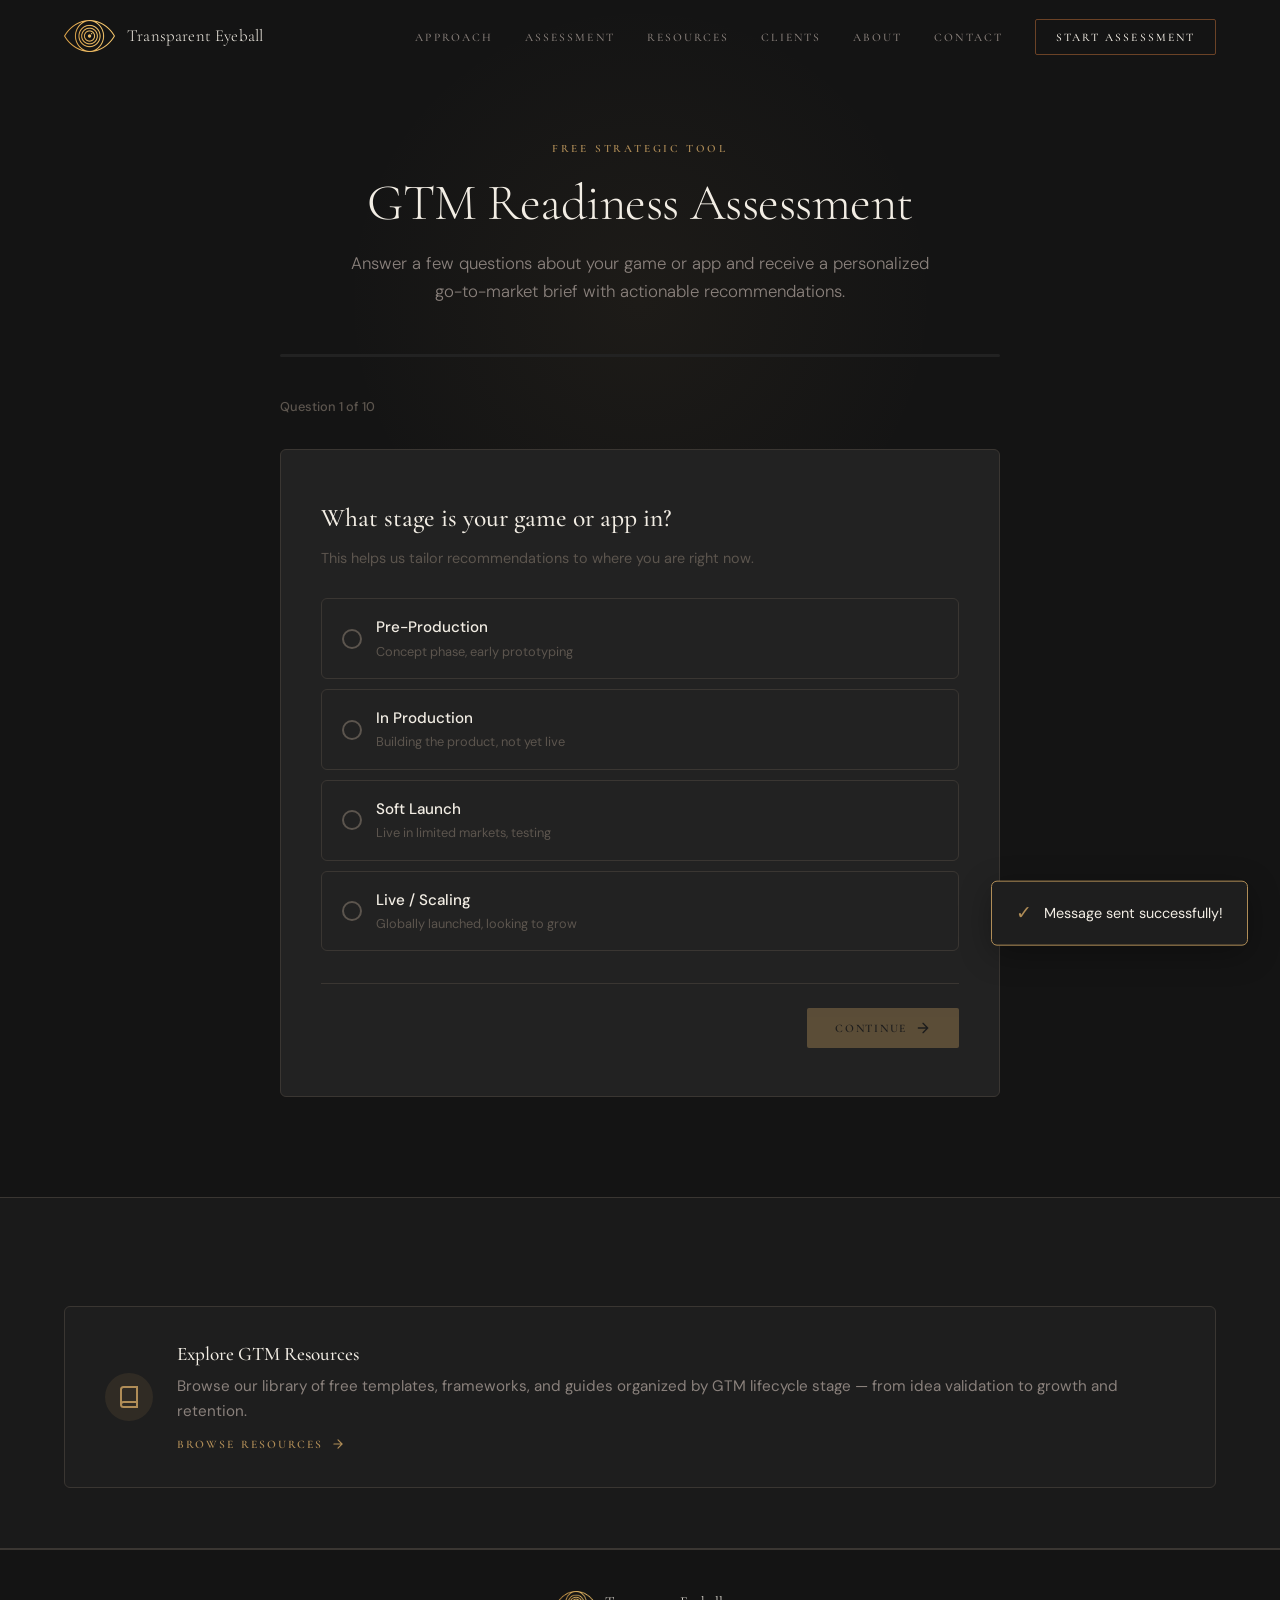
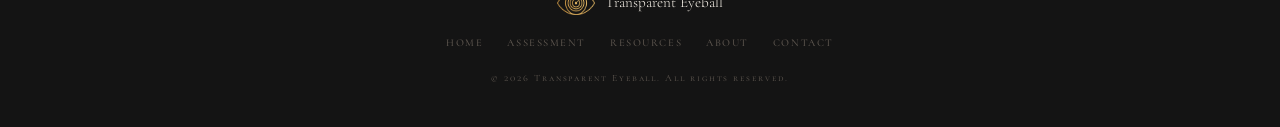
==== commit c87b4cb5: "Replace SVG logos with new golden eye PNG across all pages Updated nav, hero, and footer logo refere" ====
--- a/assessment/index.html
+++ b/assessment/index.html
@@ -65,7 +65,7 @@
 <nav id="navbar">
   <div class="container">
     <a href="/" class="nav-logo">
-      <img src="../logo-eye.svg" alt="Transparent Eyeball" style="width:32px;height:32px;">
+      <img src="../logo-eye-new.png" alt="Transparent Eyeball" style="height:32px;width:auto;">
       <span>Transparent Eyeball</span>
     </a>
     <ul class="nav-links">
@@ -148,7 +148,7 @@
   <div class="container">
     <div class="footer-content">
       <div class="footer-logo">
-        <img src="../logo-eye.svg" alt="Transparent Eyeball" style="width:24px;height:24px;">
+        <img src="../logo-eye-new.png" alt="Transparent Eyeball" style="height:24px;width:auto;">
         <span>Transparent Eyeball</span>
       </div>
       <div class="footer-links">
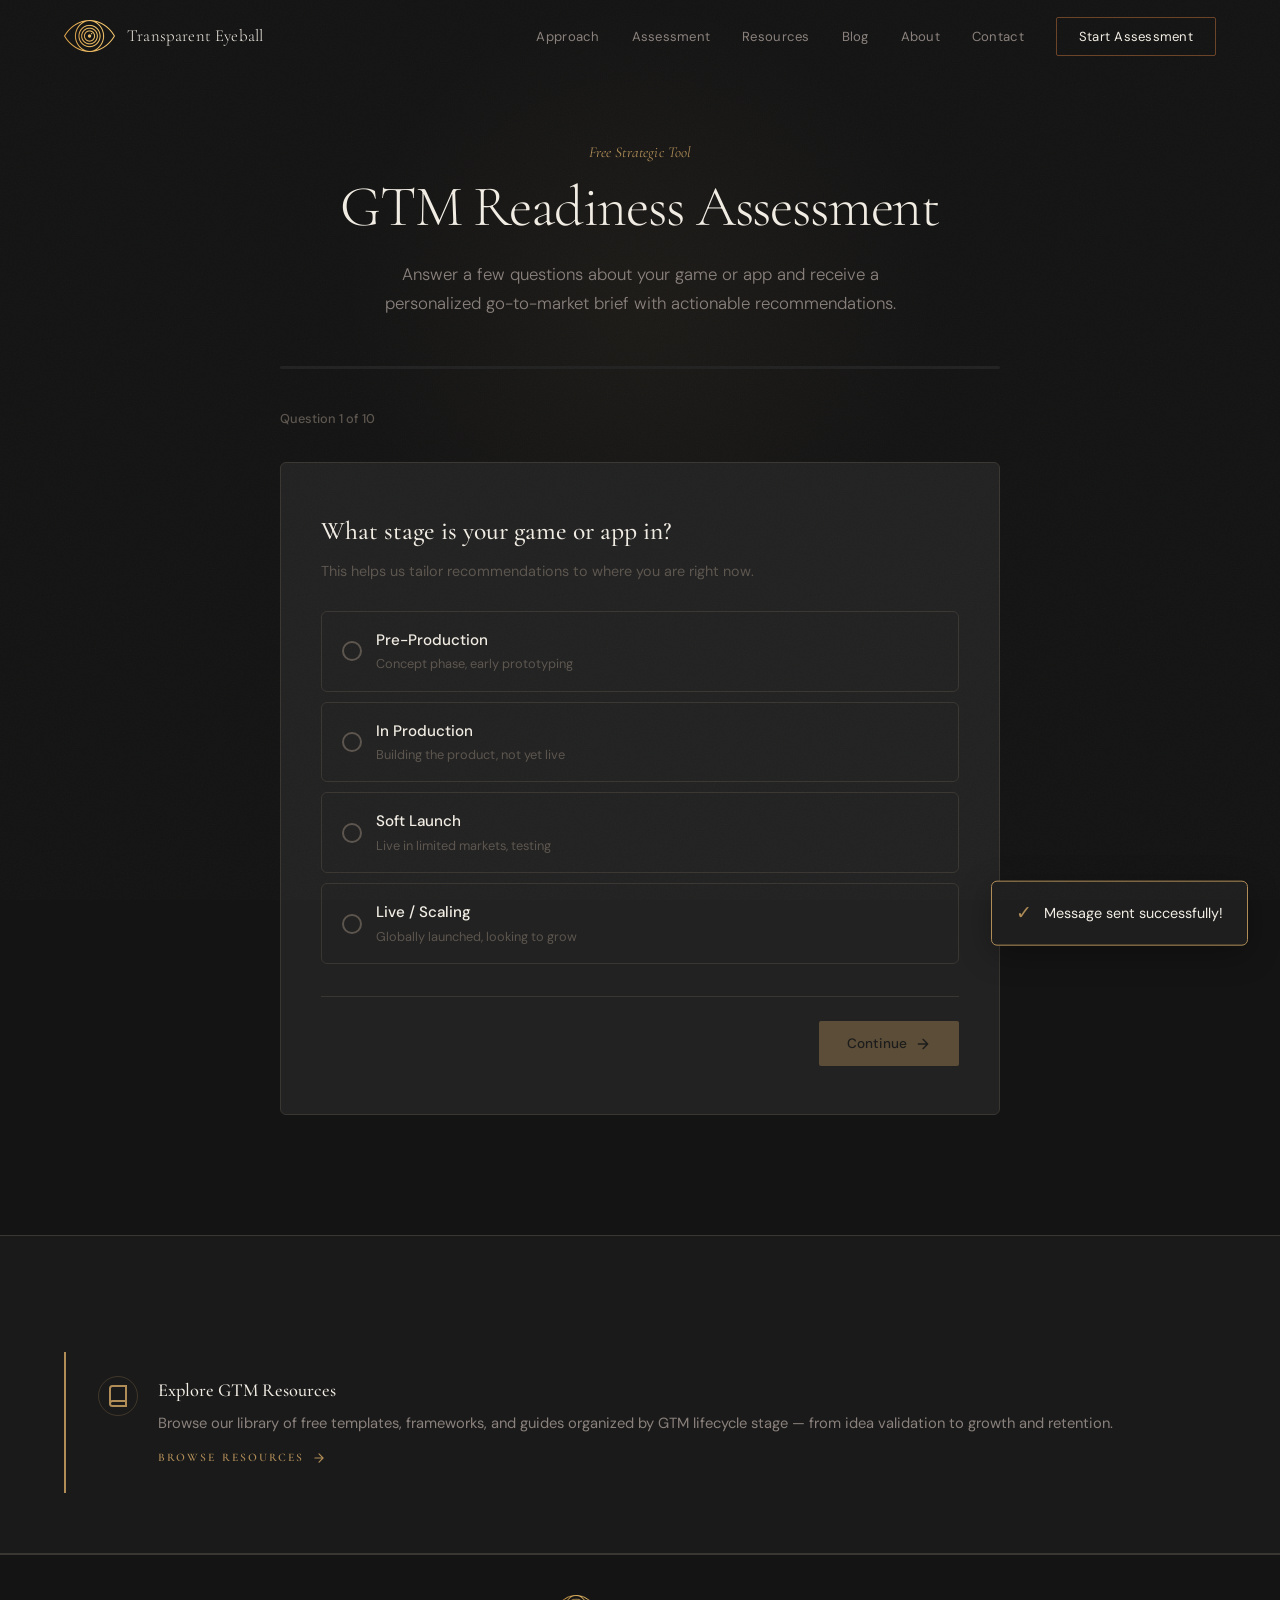
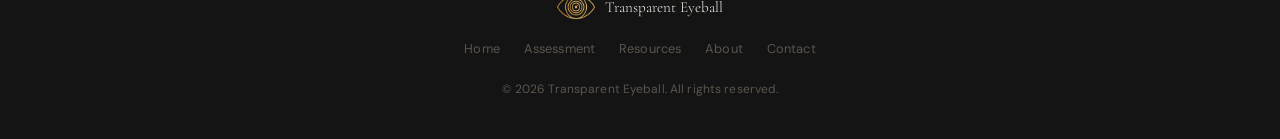
==== commit 18d9445e: "Add Tools section to homepage and replace Clients with Blog in nav Co-Authored-By: Claude Opus 4.6 <" ====
--- a/assessment/index.html
+++ b/assessment/index.html
@@ -72,7 +72,7 @@
       <li><a href="/#approach">Approach</a></li>
       <li><a href="/assessment/">Assessment</a></li>
       <li><a href="/resources/">Resources</a></li>
-      <li><a href="/#clients">Clients</a></li>
+      <li><a href="/blog/">Blog</a></li>
       <li><a href="/#about">About</a></li>
       <li><a href="/#contact">Contact</a></li>
       <li><a href="/assessment/" class="nav-cta">Start Assessment</a></li>
@@ -89,7 +89,7 @@
   <a href="/#approach" onclick="toggleMobileNav()">Approach</a>
   <a href="/assessment/" onclick="toggleMobileNav()">Assessment</a>
   <a href="/resources/" onclick="toggleMobileNav()">Resources</a>
-  <a href="/#clients" onclick="toggleMobileNav()">Clients</a>
+  <a href="/blog/" onclick="toggleMobileNav()">Blog</a>
   <a href="/#about" onclick="toggleMobileNav()">About</a>
   <a href="/#contact" onclick="toggleMobileNav()">Contact</a>
   <a href="/assessment/" class="nav-cta" onclick="toggleMobileNav()" style="margin-top:16px;">Start Assessment</a>
--- a/styles.css
+++ b/styles.css
@@ -39,10 +39,45 @@
   overflow-x: hidden;
 }
 
+/* Subtle noise grain overlay */
+body::after {
+  content: '';
+  position: fixed;
+  top: 0;
+  left: 0;
+  width: 100%;
+  height: 100%;
+  pointer-events: none;
+  z-index: 9999;
+  opacity: 0.028;
+  background-image: url("data:image/svg+xml,%3Csvg viewBox='0 0 256 256' xmlns='http://www.w3.org/2000/svg'%3E%3Cfilter id='n'%3E%3CfeTurbulence type='fractalNoise' baseFrequency='0.85' numOctaves='4' stitchTiles='stitch'/%3E%3C/filter%3E%3Crect width='100%25' height='100%25' filter='url(%23n)'/%3E%3C/svg%3E");
+  background-repeat: repeat;
+  background-size: 256px 256px;
+}
+
 a { color: inherit; text-decoration: none; }
 img { max-width: 100%; display: block; }
 button { cursor: pointer; font-family: inherit; border: none; background: none; }
 input, textarea, select { font-family: inherit; }
+
+/* Focus-visible for keyboard navigation */
+:focus-visible {
+  outline: 2px solid var(--accent);
+  outline-offset: 3px;
+}
+
+/* Pressed state for all interactive elements */
+.nav-cta:active,
+.btn-next:active,
+.btn-download:active,
+.btn-secondary:active,
+.btn-primary:active,
+.btn-outline:active,
+.form-submit:active,
+.share-btn:active {
+  transform: scale(0.97);
+  transition-duration: 0.1s;
+}
 
 .container {
   max-width: 1200px;
@@ -102,28 +137,32 @@
 }
 
 .nav-links a {
-  font-family: var(--font-label);
-  font-size: 0.72rem;
-  font-weight: 500;
-  letter-spacing: 0.18em;
-  text-transform: uppercase;
+  font-family: var(--font-body);
+  font-size: 0.82rem;
+  font-weight: 400;
+  letter-spacing: 0.02em;
   color: var(--text-secondary);
   transition: color 0.2s;
 }
 
-.nav-links a:hover { color: var(--accent); }
+.nav-links a:hover { color: var(--text-primary); }
+
+/* Current page indicator */
+.nav-links a[aria-current="page"] {
+  color: var(--text-primary);
+}
 
 .nav-cta {
   background: transparent !important;
   color: var(--text-primary) !important;
   border: 1px solid var(--umber) !important;
-  padding: 10px 20px;
+  padding: 10px 22px;
   border-radius: 2px;
-  font-family: var(--font-label);
-  font-weight: 600;
-  font-size: 0.72rem;
-  letter-spacing: 0.18em;
-  text-transform: uppercase;
+  font-family: var(--font-body);
+  font-weight: 500;
+  font-size: 0.78rem;
+  letter-spacing: 0.02em;
+  text-transform: none;
   transition: all 0.2s;
 }
 
@@ -187,47 +226,48 @@
 
 /* ===== HERO ===== */
 .hero {
-  min-height: 100vh;
+  min-height: 100dvh;
   display: flex;
   flex-direction: column;
   justify-content: center;
-  align-items: center;
-  text-align: center;
-  padding: 120px 24px 80px;
+  padding: 140px 24px 100px;
   position: relative;
   overflow: hidden;
+  max-width: 1200px;
+  margin: 0 auto;
 }
 
 .hero::before {
   content: '';
   position: absolute;
-  top: -40%;
-  left: 50%;
-  transform: translateX(-50%);
-  width: 800px;
-  height: 800px;
-  background: radial-gradient(circle, var(--accent-glow) 0%, transparent 70%);
+  top: -20%;
+  right: -10%;
+  width: 700px;
+  height: 700px;
+  background: radial-gradient(circle, rgba(176, 141, 87, 0.05) 0%, transparent 65%);
   pointer-events: none;
 }
 
 .hero-logo {
-  margin-bottom: 40px;
+  margin-bottom: 48px;
   opacity: 0;
   animation: fadeUp 0.8s var(--ease-out) 0.2s forwards;
 }
 
 .hero-logo svg, .hero-logo img {
-  width: 240px;
-  height: 240px;
+  width: 120px;
+  height: auto;
 }
 
 .hero h1 {
   font-family: var(--font-display);
-  font-size: clamp(2.8rem, 7vw, 5rem);
+  font-size: clamp(2.4rem, 5vw, 3.8rem);
   font-weight: 300;
-  letter-spacing: -0.015em;
+  letter-spacing: -0.025em;
   line-height: 1.08;
-  margin-bottom: 12px;
+  margin-bottom: 16px;
+  max-width: 16ch;
+  text-wrap: balance;
   opacity: 0;
   animation: fadeUp 0.8s var(--ease-out) 0.35s forwards;
 }
@@ -235,21 +275,22 @@
 .hero-tagline {
   font-family: var(--font-display);
   font-style: italic;
-  font-size: clamp(1rem, 2vw, 1.3rem);
+  font-size: clamp(1.05rem, 2vw, 1.35rem);
   color: var(--text-secondary);
   font-weight: 300;
-  margin-bottom: 24px;
+  margin-bottom: 28px;
   letter-spacing: 0.01em;
+  max-width: 36ch;
   opacity: 0;
   animation: fadeUp 0.8s var(--ease-out) 0.5s forwards;
 }
 
 .hero-description {
-  max-width: 620px;
-  color: var(--text-secondary);
-  font-size: 1.125rem;
-  line-height: 1.7;
-  margin-bottom: 40px;
+  max-width: 520px;
+  color: var(--text-secondary);
+  font-size: 1.05rem;
+  line-height: 1.75;
+  margin-bottom: 48px;
   opacity: 0;
   animation: fadeUp 0.8s var(--ease-out) 0.65s forwards;
 }
@@ -257,30 +298,35 @@
 .hero-cta {
   display: inline-flex;
   align-items: center;
-  gap: 10px;
-  background: transparent;
+  align-self: flex-start;
+  gap: 12px;
+  background: var(--umber);
   color: var(--text-primary);
   border: 1px solid var(--umber);
-  padding: 16px 36px;
+  padding: 18px 40px;
   border-radius: 2px;
-  font-family: var(--font-label);
-  font-weight: 600;
-  font-size: 0.72rem;
-  letter-spacing: 0.22em;
-  text-transform: uppercase;
+  font-family: var(--font-body);
+  font-weight: 500;
+  font-size: 0.88rem;
+  letter-spacing: 0.02em;
+  text-transform: none;
   transition: all 0.3s var(--ease-out);
   opacity: 0;
   animation: fadeUp 0.8s var(--ease-out) 0.8s forwards;
 }
 
 .hero-cta:hover {
-  background: var(--umber);
+  background: transparent;
   border-color: var(--umber);
 }
 
+.hero-cta:active {
+  transform: scale(0.97);
+}
+
 .hero-cta svg {
-  width: 18px;
-  height: 18px;
+  width: 16px;
+  height: 16px;
   transition: transform 0.3s;
 }
 
@@ -290,34 +336,35 @@
 
 /* ===== SECTION COMMON ===== */
 section {
-  padding: 100px 0;
+  padding: 120px 0;
 }
 
 .section-label {
-  font-family: var(--font-label);
-  font-size: 0.7rem;
-  font-weight: 600;
-  letter-spacing: 0.25em;
-  text-transform: uppercase;
+  font-family: var(--font-display);
+  font-size: 0.95rem;
+  font-weight: 400;
+  font-style: italic;
+  letter-spacing: 0.01em;
   color: var(--accent);
-  margin-bottom: 16px;
+  margin-bottom: 12px;
 }
 
 .section-title {
   font-family: var(--font-display);
-  font-size: clamp(2rem, 4vw, 3.2rem);
+  font-size: clamp(2.2rem, 4.5vw, 3.6rem);
   font-weight: 300;
-  letter-spacing: -0.01em;
-  line-height: 1.15;
-  margin-bottom: 16px;
+  letter-spacing: -0.02em;
+  line-height: 1.1;
+  margin-bottom: 20px;
+  text-wrap: balance;
 }
 
 .section-subtitle {
   color: var(--text-secondary);
   font-size: 1.05rem;
   font-weight: 300;
-  line-height: 1.7;
-  max-width: 600px;
+  line-height: 1.75;
+  max-width: 560px;
 }
 
 /* ===== APPROACH SECTION ===== */
@@ -328,17 +375,20 @@
 }
 
 .approach-header {
-  text-align: center;
-  margin-bottom: 64px;
+  margin-bottom: 72px;
+  max-width: 640px;
 }
 
 .approach-header .section-subtitle {
-  margin: 0 auto;
+  /* left-aligned naturally */
 }
 
 .continuum {
   position: relative;
-  margin-bottom: 64px;
+  margin-bottom: 56px;
+  padding: 28px 0;
+  border-top: 1px solid var(--border);
+  border-bottom: 1px solid var(--border);
 }
 
 .continuum-line {
@@ -346,63 +396,59 @@
   align-items: center;
   justify-content: space-between;
   position: relative;
-  padding: 0 20px;
+  gap: 8px;
 }
 
 .continuum-line::before {
-  content: '';
-  position: absolute;
-  top: 50%;
-  left: 40px;
-  right: 40px;
-  height: 2px;
-  background: linear-gradient(90deg, var(--accent), var(--accent-dim));
-  transform: translateY(-50%);
+  display: none;
 }
 
 .continuum-node {
   position: relative;
   z-index: 1;
   display: flex;
-  flex-direction: column;
-  align-items: center;
-  gap: 12px;
+  align-items: center;
+  gap: 10px;
 }
 
 .continuum-dot {
-  width: 16px;
-  height: 16px;
+  width: 6px;
+  height: 6px;
   border-radius: 50%;
   background: var(--accent);
-  border: 3px solid var(--bg-secondary);
-  box-shadow: 0 0 20px rgba(176, 141, 87, 0.25);
+  flex-shrink: 0;
 }
 
 .continuum-label {
-  font-family: var(--font-label);
-  font-size: 0.65rem;
-  font-weight: 500;
-  letter-spacing: 0.15em;
-  text-transform: uppercase;
-  text-align: center;
+  font-family: var(--font-display);
+  font-size: 0.85rem;
+  font-weight: 400;
+  font-style: italic;
+  letter-spacing: 0;
+  text-transform: none;
+  text-align: left;
   white-space: nowrap;
-  color: var(--text-primary);
+  color: var(--text-secondary);
 }
 
 .capabilities-grid {
   display: grid;
-  grid-template-columns: repeat(5, 1fr);
-  gap: 16px;
+  grid-template-columns: repeat(2, 1fr);
+  gap: 20px;
 }
 
 .capability-card {
   background: var(--bg-tertiary);
   border: 1px solid var(--border);
-  border-radius: 6px;
-  padding: 28px 20px;
-  transition: all 0.3s var(--ease-out);
+  border-radius: 8px;
+  padding: 36px 28px;
+  transition: border-color 0.3s, box-shadow 0.3s;
   position: relative;
   overflow: hidden;
+}
+
+.capability-card:last-child {
+  grid-column: 1 / -1;
 }
 
 .capability-card::before {
@@ -411,78 +457,82 @@
   top: 0;
   left: 0;
   right: 0;
-  height: 2px;
-  background: var(--accent);
+  height: 1px;
+  background: linear-gradient(90deg, transparent, var(--accent), transparent);
   opacity: 0;
-  transition: opacity 0.3s;
+  transition: opacity 0.4s;
 }
 
 .capability-card:hover {
-  border-color: var(--border-hover);
-  transform: translateY(-4px);
+  border-color: rgba(176, 141, 87, 0.2);
+  box-shadow: 0 8px 40px rgba(176, 141, 87, 0.04), 0 0 0 1px rgba(176, 141, 87, 0.08);
 }
 
 .capability-card:hover::before { opacity: 1; }
 
 .capability-icon {
+  width: 36px;
+  height: 36px;
+  border-radius: 50%;
+  background: transparent;
+  border: 1px solid var(--border-hover);
+  display: flex;
+  align-items: center;
+  justify-content: center;
+  margin-bottom: 20px;
+  color: var(--accent);
+}
+
+.capability-card h3 {
+  font-family: var(--font-display);
+  font-size: 1.25rem;
+  font-weight: 500;
+  margin-bottom: 8px;
+  letter-spacing: -0.01em;
+}
+
+.capability-card p {
+  font-size: 0.88rem;
+  color: var(--text-secondary);
+  line-height: 1.65;
+  max-width: 42ch;
+}
+
+.integrated-callout {
+  margin-top: 56px;
+  background: transparent;
+  border-left: 2px solid var(--accent);
+  border-radius: 0;
+  padding: 24px 0 24px 32px;
+  display: flex;
+  align-items: flex-start;
+  gap: 20px;
+}
+
+.integrated-callout-icon {
+  flex-shrink: 0;
   width: 40px;
   height: 40px;
-  border-radius: 4px;
-  background: var(--accent-dim);
+  border-radius: 50%;
+  background: transparent;
+  border: 1px solid var(--border-hover);
   display: flex;
   align-items: center;
   justify-content: center;
-  margin-bottom: 16px;
   color: var(--accent);
 }
 
-.capability-card h3 {
+.integrated-callout h3 {
   font-family: var(--font-display);
   font-size: 1.15rem;
   font-weight: 500;
-  margin-bottom: 8px;
-  letter-spacing: 0;
-}
-
-.capability-card p {
-  font-size: 0.85rem;
-  color: var(--text-secondary);
-  line-height: 1.6;
-}
-
-.integrated-callout {
-  margin-top: 48px;
-  background: var(--bg-card);
-  border: 1px solid var(--border);
-  border-radius: 6px;
-  padding: 32px 40px;
-  display: flex;
-  align-items: center;
-  gap: 24px;
-}
-
-.integrated-callout-icon {
-  flex-shrink: 0;
-  width: 48px;
-  height: 48px;
-  border-radius: 50%;
-  background: var(--accent-dim);
-  display: flex;
-  align-items: center;
-  justify-content: center;
-  color: var(--accent);
-}
-
-.integrated-callout h3 {
-  font-family: var(--font-display);
-  font-size: 1.2rem;
-  font-weight: 500;
-  margin-bottom: 4px;
+  margin-bottom: 6px;
 }
 
 .integrated-callout p {
   color: var(--text-secondary);
-  font-size: 0.95rem;
+  font-size: 0.92rem;
+  line-height: 1.7;
 }
 
 /* ===== ASSESSMENT SECTION ===== */
@@ -743,13 +793,12 @@
 .btn-next {
   background: var(--accent);
   color: var(--bg-primary);
-  padding: 12px 28px;
+  padding: 14px 28px;
   border-radius: 2px;
-  font-family: var(--font-label);
-  font-weight: 600;
-  font-size: 0.72rem;
-  letter-spacing: 0.15em;
-  text-transform: uppercase;
+  font-family: var(--font-body);
+  font-weight: 500;
+  font-size: 0.85rem;
+  letter-spacing: 0.01em;
   display: flex;
   align-items: center;
   gap: 8px;
@@ -1099,13 +1148,12 @@
   gap: 10px;
   background: var(--accent);
   color: var(--bg-primary);
-  padding: 14px 28px;
+  padding: 16px 32px;
   border-radius: 2px;
-  font-family: var(--font-label);
-  font-weight: 600;
-  font-size: 0.72rem;
-  letter-spacing: 0.15em;
-  text-transform: uppercase;
+  font-family: var(--font-body);
+  font-weight: 500;
+  font-size: 0.85rem;
+  letter-spacing: 0.01em;
   transition: all 0.2s;
 }
 
@@ -1119,13 +1167,12 @@
   gap: 10px;
   background: transparent;
   color: var(--text-primary);
-  padding: 14px 28px;
+  padding: 16px 32px;
   border-radius: 2px;
-  font-family: var(--font-label);
-  font-weight: 600;
-  font-size: 0.72rem;
-  letter-spacing: 0.15em;
-  text-transform: uppercase;
+  font-family: var(--font-body);
+  font-weight: 500;
+  font-size: 0.85rem;
+  letter-spacing: 0.01em;
   border: 1px solid var(--border);
   transition: all 0.2s;
 }
@@ -1145,7 +1192,11 @@
 
 .clients-header {
   text-align: center;
-  margin-bottom: 48px;
+  margin-bottom: 56px;
+}
+
+.clients-header .section-title {
+  font-size: clamp(1.6rem, 3vw, 2.4rem);
 }
 
 .clients-logos {
@@ -1189,20 +1240,33 @@
 /* ===== ABOUT SECTION ===== */
 .about-content {
   display: grid;
-  grid-template-columns: 1fr 1.5fr;
-  gap: 64px;
+  grid-template-columns: 280px 1fr;
+  gap: 80px;
   align-items: start;
 }
 
 .about-image {
   position: relative;
+  margin-top: 48px;
+}
+
+.about-image::after {
+  content: '';
+  position: absolute;
+  top: -16px;
+  left: -16px;
+  right: 16px;
+  bottom: 16px;
+  border: 1px solid var(--border-hover);
+  border-radius: 8px;
+  z-index: -1;
 }
 
 .about-image-frame {
-  aspect-ratio: 4/5;
+  aspect-ratio: 3/4;
   background: var(--bg-tertiary);
-  border-radius: 6px;
-  border: 1px solid var(--border);
+  border-radius: 8px;
+  border: none;
   display: flex;
   align-items: center;
   justify-content: center;
@@ -1221,8 +1285,8 @@
   bottom: 0;
   left: 0;
   right: 0;
-  height: 40%;
-  background: linear-gradient(transparent, var(--bg-card));
+  height: 30%;
+  background: linear-gradient(transparent, rgba(20, 20, 20, 0.6));
   z-index: 1;
 }
 
@@ -1234,24 +1298,25 @@
   opacity: 0.3;
 }
 
-.about-text .section-label { margin-bottom: 12px; }
+.about-text .section-label { margin-bottom: 10px; }
 
 .about-text h2 {
   font-family: var(--font-display);
-  font-size: 2.2rem;
+  font-size: 2.4rem;
   font-weight: 300;
-  letter-spacing: -0.01em;
+  letter-spacing: -0.02em;
   margin-bottom: 6px;
 }
 
 .about-role {
-  font-family: var(--font-label);
+  font-family: var(--font-display);
   color: var(--accent);
-  font-weight: 500;
-  font-size: 0.72rem;
-  letter-spacing: 0.18em;
-  text-transform: uppercase;
-  margin-bottom: 24px;
+  font-weight: 400;
+  font-style: italic;
+  font-size: 0.95rem;
+  letter-spacing: 0.01em;
+  text-transform: none;
+  margin-bottom: 28px;
 }
 
 .about-bio {
@@ -1265,30 +1330,33 @@
 }
 
 .about-stats {
-  display: grid;
-  grid-template-columns: repeat(3, 1fr);
-  gap: 16px;
-  margin-top: 32px;
+  display: flex;
+  gap: 40px;
+  margin-top: 40px;
+  padding-top: 32px;
+  border-top: 1px solid var(--border);
 }
 
 .about-stat {
-  padding: 20px;
-  background: var(--bg-card);
-  border: 1px solid var(--border);
-  border-radius: 6px;
+  padding: 0;
+  background: transparent;
+  border: none;
+  border-radius: 0;
 }
 
 .about-stat-value {
   font-family: var(--font-display);
-  font-size: 1.5rem;
+  font-size: 1.8rem;
   font-weight: 300;
   color: var(--accent);
-  margin-bottom: 4px;
+  margin-bottom: 2px;
+  line-height: 1.2;
 }
 
 .about-stat-label {
-  font-size: 0.8rem;
+  font-size: 0.78rem;
   color: var(--text-muted);
+  line-height: 1.4;
 }
 
 /* ===== CONTACT SECTION ===== */
@@ -1308,8 +1376,9 @@
   font-family: var(--font-display);
   font-size: 2.5rem;
   font-weight: 300;
-  letter-spacing: -0.01em;
+  letter-spacing: -0.02em;
   margin-bottom: 16px;
+  text-wrap: balance;
 }
 
 .contact-info p {
@@ -1340,9 +1409,9 @@
 }
 
 .contact-form {
-  background: var(--bg-card);
+  background: var(--bg-tertiary);
   border: 1px solid var(--border);
-  border-radius: 6px;
+  border-radius: 8px;
   padding: 40px;
 }
 
@@ -1387,13 +1456,12 @@
   width: 100%;
   background: var(--accent);
   color: var(--bg-primary);
-  padding: 14px;
+  padding: 16px;
   border-radius: 2px;
-  font-family: var(--font-label);
-  font-weight: 600;
-  font-size: 0.72rem;
-  letter-spacing: 0.18em;
-  text-transform: uppercase;
+  font-family: var(--font-body);
+  font-weight: 500;
+  font-size: 0.88rem;
+  letter-spacing: 0.01em;
   transition: all 0.2s;
   display: flex;
   align-items: center;
@@ -1441,23 +1509,21 @@
 }
 
 .footer-links a {
-  font-family: var(--font-label);
-  font-size: 0.65rem;
-  font-weight: 500;
-  letter-spacing: 0.15em;
-  text-transform: uppercase;
+  font-family: var(--font-body);
+  font-size: 0.8rem;
+  font-weight: 400;
+  letter-spacing: 0.01em;
   color: var(--text-muted);
   transition: color 0.2s;
 }
 
 .footer-links a:hover {
-  color: var(--accent);
+  color: var(--text-primary);
 }
 
 .footer-copy {
-  font-family: var(--font-label);
-  font-size: 0.6rem;
-  letter-spacing: 0.2em;
+  font-size: 0.75rem;
+  letter-spacing: 0.01em;
   color: var(--text-muted);
 }
 
@@ -1516,11 +1582,10 @@
   gap: 8px;
   padding: 10px 20px;
   border-radius: 2px;
-  font-family: var(--font-label);
-  font-weight: 600;
-  font-size: 0.65rem;
-  letter-spacing: 0.12em;
-  text-transform: uppercase;
+  font-family: var(--font-body);
+  font-weight: 400;
+  font-size: 0.78rem;
+  letter-spacing: 0.01em;
   border: 1px solid var(--border);
   color: var(--text-secondary);
   transition: all 0.2s;
@@ -1537,15 +1602,501 @@
   height: 14px;
 }
 
+/* ===== TOOLS ===== */
+.tools {
+  padding: 100px 0;
+}
+
+.tools-header {
+  margin-bottom: 48px;
+}
+
+.tools-grid {
+  display: grid;
+  grid-template-columns: repeat(3, 1fr);
+  gap: 20px;
+}
+
+.tool-card {
+  display: flex;
+  flex-direction: column;
+  background: var(--bg-card);
+  border: 1px solid var(--border);
+  border-radius: 6px;
+  padding: 32px 28px;
+  text-decoration: none;
+  transition: border-color 0.3s, box-shadow 0.3s;
+}
+
+.tool-card:hover {
+  border-color: rgba(176, 141, 87, 0.2);
+  box-shadow: 0 8px 40px rgba(176, 141, 87, 0.04), 0 0 0 1px rgba(176, 141, 87, 0.08);
+}
+
+.tool-icon {
+  width: 44px;
+  height: 44px;
+  display: flex;
+  align-items: center;
+  justify-content: center;
+  border-radius: 50%;
+  border: 1px solid var(--border-hover);
+  color: var(--accent);
+  margin-bottom: 20px;
+}
+
+.tool-card h3 {
+  font-family: var(--font-display);
+  font-size: 1.25rem;
+  font-weight: 400;
+  color: var(--text-primary);
+  margin-bottom: 10px;
+}
+
+.tool-card p {
+  font-size: 0.88rem;
+  color: var(--text-secondary);
+  line-height: 1.6;
+  flex: 1;
+}
+
+.tool-link {
+  display: inline-block;
+  margin-top: 16px;
+  font-family: var(--font-body);
+  font-size: 0.82rem;
+  font-weight: 500;
+  color: var(--accent);
+}
+
+@media (max-width: 768px) {
+  .tools-grid {
+    grid-template-columns: 1fr;
+  }
+}
+
+/* ===== BLOG ===== */
+.blog-article {
+  padding: 140px 24px 80px;
+}
+
+.article-header {
+  margin-bottom: 48px;
+}
+
+.article-meta {
+  display: flex;
+  align-items: center;
+  gap: 16px;
+  margin-bottom: 24px;
+  font-family: var(--font-mono);
+  font-size: 0.72rem;
+  color: var(--text-muted);
+  letter-spacing: 0.03em;
+}
+
+.article-back {
+  color: var(--text-muted);
+  text-decoration: none;
+  transition: color 0.2s;
+}
+
+.article-back:hover {
+  color: var(--accent);
+}
+
+.article-header h1 {
+  font-family: var(--font-display);
+  font-size: clamp(2rem, 5vw, 3.2rem);
+  font-weight: 300;
+  line-height: 1.12;
+  margin-bottom: 16px;
+}
+
+.article-subtitle {
+  font-size: 1.1rem;
+  color: var(--text-secondary);
+  line-height: 1.65;
+  max-width: 600px;
+}
+
+.article-author {
+  margin-top: 20px;
+  font-size: 0.85rem;
+  color: var(--text-muted);
+}
+
+.article-author a {
+  color: var(--accent);
+  text-decoration: none;
+}
+
+.article-body {
+  font-size: 1rem;
+  line-height: 1.75;
+  color: var(--text-secondary);
+}
+
+.article-body p {
+  margin-bottom: 20px;
+}
+
+.article-body h2 {
+  font-family: var(--font-display);
+  font-size: 1.6rem;
+  font-weight: 400;
+  color: var(--text-primary);
+  margin-top: 48px;
+  margin-bottom: 16px;
+  line-height: 1.25;
+}
+
+.article-body h3 {
+  font-family: var(--font-display);
+  font-size: 1.25rem;
+  font-weight: 400;
+  color: var(--text-primary);
+  margin-top: 36px;
+  margin-bottom: 12px;
+}
+
+.article-body ul,
+.article-body ol {
+  margin-bottom: 20px;
+  padding-left: 24px;
+}
+
+.article-body li {
+  margin-bottom: 10px;
+}
+
+.article-body a {
+  color: var(--accent);
+  text-decoration: underline;
+  text-underline-offset: 3px;
+  text-decoration-color: rgba(176, 141, 87, 0.3);
+  transition: text-decoration-color 0.2s;
+}
+
+.article-body a:hover {
+  text-decoration-color: var(--accent);
+}
+
+.article-body strong {
+  color: var(--text-primary);
+  font-weight: 500;
+}
+
+.article-body em {
+  font-style: italic;
+}
+
+/* Article table */
+.article-table-wrap {
+  overflow-x: auto;
+  margin: 24px 0;
+  -webkit-overflow-scrolling: touch;
+}
+
+.article-table {
+  width: 100%;
+  border-collapse: collapse;
+  font-size: 0.85rem;
+}
+
+.article-table th {
+  font-family: var(--font-mono);
+  font-size: 0.68rem;
+  font-weight: 400;
+  letter-spacing: 0.05em;
+  color: var(--text-muted);
+  text-align: left;
+  padding: 10px 14px;
+  border-bottom: 1px solid var(--border);
+}
+
+.article-table td {
+  padding: 10px 14px;
+  border-bottom: 1px solid rgba(58, 54, 50, 0.4);
+  color: var(--text-secondary);
+}
+
+.article-table tbody tr:hover {
+  background: rgba(176, 141, 87, 0.03);
+}
+
+/* Checklist */
+.checklist {
+  margin: 20px 0 28px;
+}
+
+.checklist-item {
+  display: flex;
+  gap: 12px;
+  align-items: flex-start;
+  padding: 14px 0;
+  border-bottom: 1px solid rgba(58, 54, 50, 0.3);
+  cursor: pointer;
+  transition: background 0.2s;
+}
+
+.checklist-item:last-child {
+  border-bottom: none;
+}
+
+.checklist-item input[type="checkbox"] {
+  flex-shrink: 0;
+  width: 18px;
+  height: 18px;
+  margin-top: 3px;
+  accent-color: var(--accent);
+  cursor: pointer;
+}
+
+.checklist-item span {
+  font-size: 0.9rem;
+  line-height: 1.6;
+}
+
+.checklist-item:has(input:checked) span {
+  opacity: 0.5;
+  text-decoration: line-through;
+  text-decoration-color: var(--text-muted);
+}
+
+/* Article CTA */
+.article-cta {
+  margin-top: 56px;
+  padding: 36px;
+  border: 1px solid var(--border);
+  border-left: 3px solid var(--accent);
+  border-radius: 2px;
+}
+
+.article-cta h3 {
+  font-family: var(--font-display);
+  font-size: 1.3rem;
+  font-weight: 400;
+  color: var(--text-primary);
+  margin-top: 0;
+  margin-bottom: 8px;
+}
+
+.article-cta p {
+  color: var(--text-secondary);
+  font-size: 0.9rem;
+  margin-bottom: 20px;
+}
+
+/* Blog listing */
+.blog-post-card {
+  display: block;
+  padding: 32px 0;
+  border-bottom: 1px solid var(--border);
+  text-decoration: none;
+  transition: border-color 0.3s;
+}
+
+.blog-post-card:first-child {
+  border-top: 1px solid var(--border);
+}
+
+.blog-post-card:hover {
+  border-color: var(--border-hover);
+}
+
+.blog-post-meta {
+  font-family: var(--font-mono);
+  font-size: 0.68rem;
+  color: var(--text-muted);
+  letter-spacing: 0.03em;
+  margin-bottom: 10px;
+}
+
+.blog-post-card h2 {
+  font-family: var(--font-display);
+  font-size: 1.5rem;
+  font-weight: 400;
+  color: var(--text-primary);
+  margin-bottom: 8px;
+  line-height: 1.25;
+}
+
+.blog-post-card p {
+  color: var(--text-secondary);
+  font-size: 0.9rem;
+  line-height: 1.6;
+  margin-bottom: 12px;
+}
+
+.blog-post-read {
+  font-family: var(--font-body);
+  font-size: 0.82rem;
+  color: var(--accent);
+  font-weight: 500;
+}
+
+/* ===== SAAS TEASER ===== */
+.saas-teaser {
+  position: relative;
+  border-radius: 6px;
+  overflow: hidden;
+  border: 1px solid var(--border);
+}
+
+.saas-teaser-blur {
+  padding: 24px;
+  filter: blur(5px);
+  user-select: none;
+  pointer-events: none;
+}
+
+.saas-teaser-row {
+  display: flex;
+  gap: 12px;
+  margin-bottom: 12px;
+}
+
+.saas-teaser-row:last-child {
+  margin-bottom: 0;
+}
+
+.saas-teaser-card {
+  flex: 1;
+  background: var(--bg-tertiary);
+  border: 1px solid var(--border);
+  border-radius: 4px;
+  padding: 16px;
+}
+
+.saas-teaser-card.wide {
+  flex: 2;
+}
+
+.saas-teaser-label {
+  font-family: var(--font-mono);
+  font-size: 0.65rem;
+  color: var(--text-muted);
+  letter-spacing: 0.05em;
+  margin-bottom: 6px;
+}
+
+.saas-teaser-value {
+  font-family: var(--font-display);
+  font-size: 1.4rem;
+  font-weight: 400;
+  color: var(--text-primary);
+  margin-bottom: 8px;
+}
+
+.saas-teaser-bar {
+  height: 4px;
+  background: var(--bg-primary);
+  border-radius: 2px;
+  overflow: hidden;
+}
+
+.saas-teaser-bar-fill {
+  height: 100%;
+  background: linear-gradient(90deg, var(--accent), var(--umber));
+  border-radius: 2px;
+}
+
+.saas-teaser-channels {
+  display: flex;
+  flex-wrap: wrap;
+  gap: 6px;
+  margin-top: 8px;
+}
+
+.saas-teaser-channels span {
+  font-size: 0.72rem;
+  padding: 4px 10px;
+  background: var(--accent-dim);
+  border: 1px solid var(--border-hover);
+  border-radius: 3px;
+  color: var(--accent);
+}
+
+.saas-teaser-timeline {
+  margin-top: 8px;
+}
+
+.saas-teaser-week {
+  font-size: 0.78rem;
+  color: var(--text-secondary);
+  padding: 4px 0;
+  border-bottom: 1px solid var(--border);
+}
+
+.saas-teaser-week:last-child {
+  border-bottom: none;
+}
+
+.saas-teaser-week span {
+  font-family: var(--font-mono);
+  font-size: 0.65rem;
+  color: var(--accent);
+  margin-right: 8px;
+}
+
+.saas-teaser-overlay {
+  position: absolute;
+  inset: 0;
+  display: flex;
+  align-items: center;
+  justify-content: center;
+  background: rgba(20, 20, 20, 0.5);
+  backdrop-filter: blur(2px);
+}
+
+.saas-teaser-cta {
+  text-align: center;
+  padding: 32px;
+}
+
+.saas-teaser-btn {
+  display: inline-flex;
+  align-items: center;
+  gap: 10px;
+  background: var(--umber);
+  color: var(--text-primary);
+  border: 1px solid var(--umber);
+  padding: 14px 28px;
+  border-radius: 2px;
+  font-family: var(--font-body);
+  font-weight: 500;
+  font-size: 0.85rem;
+  letter-spacing: 0.02em;
+  text-decoration: none;
+  transition: all 0.3s;
+}
+
+.saas-teaser-btn:hover {
+  background: #7d4e2e;
+  border-color: #7d4e2e;
+}
+
+@media (max-width: 768px) {
+  .saas-teaser-row {
+    flex-direction: column;
+  }
+  .saas-teaser-card.wide {
+    flex: 1;
+  }
+  .saas-teaser-blur {
+    padding: 16px;
+  }
+}
+
 /* ===== RESPONSIVE ===== */
 @media (max-width: 1024px) {
   .capabilities-grid {
-    grid-template-columns: repeat(3, 1fr);
-  }
-
-  .capabilities-grid .capability-card:nth-child(4),
-  .capabilities-grid .capability-card:nth-child(5) {
-    grid-column: span 1;
+    grid-template-columns: repeat(2, 1fr);
+  }
+
+  .capability-card:last-child {
+    grid-column: 1 / -1;
   }
 
   .about-content {
@@ -1553,7 +2104,11 @@
     gap: 40px;
   }
 
-  .about-image { max-width: 300px; }
+  .about-image { max-width: 260px; }
+
+  .about-image::after { display: none; }
+
+  .about-stats { flex-wrap: wrap; gap: 24px; }
 
   .contact-content {
     grid-template-columns: 1fr;
@@ -1565,28 +2120,33 @@
   .nav-links { display: none; }
   .mobile-menu-btn { display: flex; }
 
-  .hero { padding: 100px 24px 60px; }
-
-  section { padding: 72px 0; }
+  .hero { padding: 80px 24px 60px; }
+
+  section { padding: 80px 0; }
 
   .capabilities-grid {
     grid-template-columns: 1fr;
   }
 
-  .continuum-line { display: none; }
+  .capability-card:last-child {
+    grid-column: auto;
+  }
+
+  .continuum-line {
+    flex-direction: column;
+    align-items: flex-start;
+    gap: 12px;
+  }
 
   .continuum {
-    display: grid;
-    grid-template-columns: repeat(5, 1fr);
-    gap: 8px;
-    text-align: center;
-  }
-
-  .continuum-node { gap: 6px; }
-
-  .continuum-dot { width: 10px; height: 10px; }
-
-  .continuum-label { font-size: 0.6rem; }
+    padding: 24px 0;
+  }
+
+  .continuum-node { gap: 8px; }
+
+  .continuum-dot { width: 5px; height: 5px; }
+
+  .continuum-label { font-size: 0.8rem; }
 
   .options-grid.two-col { grid-template-columns: 1fr; }
 
